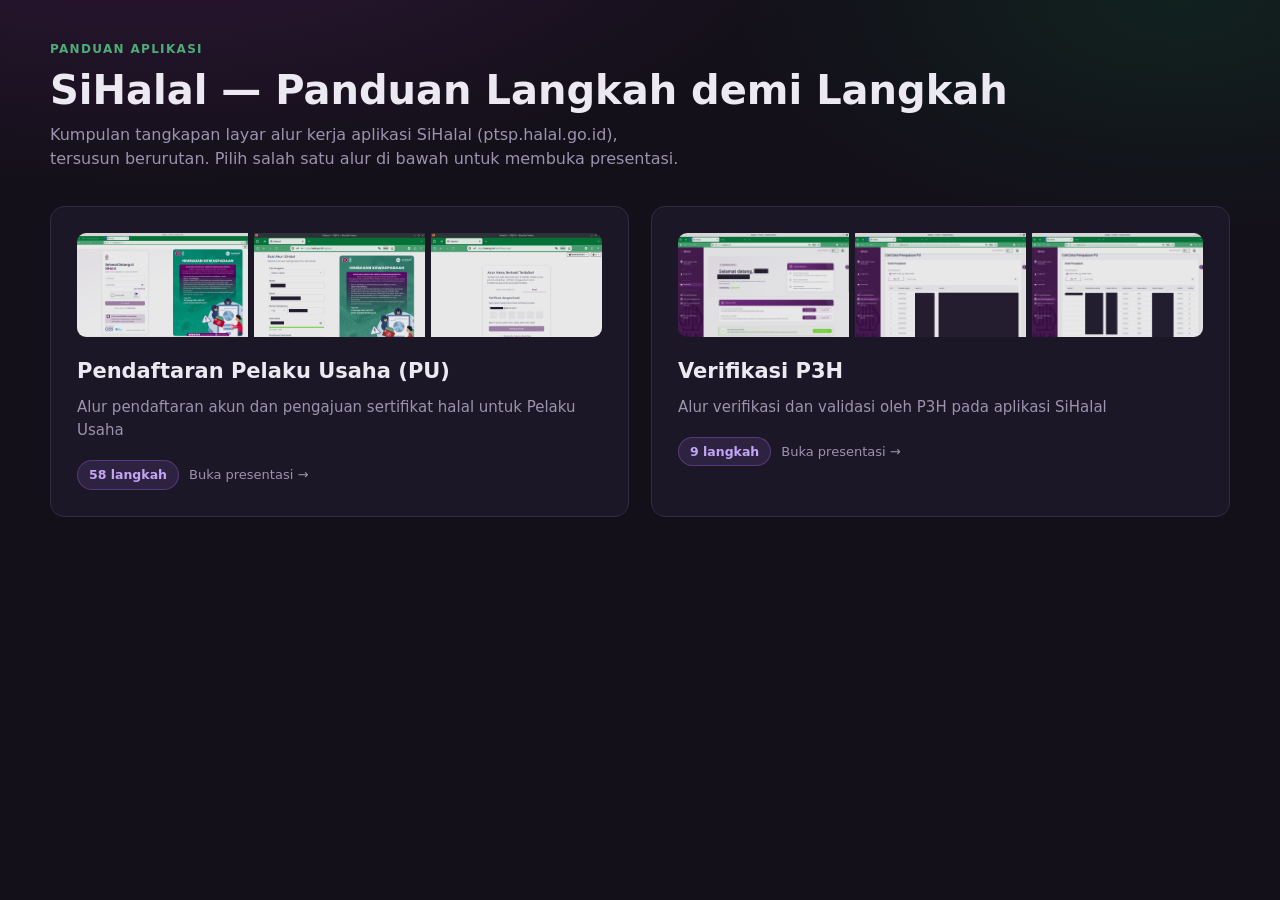
==== index.html @ 5a5ad9f0 "Add SiHalal step-by-step gallery Static gallery of screenshots for the SiHalal app, with a presentat" ====
<!doctype html>
<html lang="id">
<head>
<meta charset="utf-8">
<meta name="viewport" content="width=device-width, initial-scale=1">
<title>SiHalal — Panduan Aplikasi</title>
<meta name="description" content="Panduan langkah demi langkah penggunaan aplikasi SiHalal: pendaftaran Pelaku Usaha dan verifikasi P3H.">
<link rel="icon" href="data:image/svg+xml,%3Csvg xmlns='http://www.w3.org/2000/svg' viewBox='0 0 32 32'%3E%3Crect width='32' height='32' rx='7' fill='%23471b50'/%3E%3Cpath d='M9 16.5l5 5 9-10' stroke='%234dac77' stroke-width='3.2' fill='none' stroke-linecap='round' stroke-linejoin='round'/%3E%3C/svg%3E">
<link rel="stylesheet" href="assets/style.css">
</head>
<body>
<div class="wrap">

  <header>
    <p class="eyebrow">Panduan Aplikasi</p>
    <h1>SiHalal — Panduan Langkah demi Langkah</h1>
    <p class="lede">
      Kumpulan tangkapan layar alur kerja aplikasi SiHalal
      (<span style="white-space:nowrap">ptsp.halal.go.id</span>), tersusun berurutan.
      Pilih salah satu alur di bawah untuk membuka presentasi.
    </p>
  </header>

  <main class="cards" data-cards></main>

  <noscript>
    <p class="lede" style="margin-top:28px">
      Galeri ini memerlukan JavaScript. Tautan langsung:
      <a href="sihalal-pu.html">Pendaftaran Pelaku Usaha</a> ·
      <a href="sihalal-p3h.html">Verifikasi P3H</a>
    </p>
  </noscript>

</div>

<script src="assets/manifest.js"></script>
<script src="assets/app.js"></script>
</body>
</html>
---- assets/style.css ----
/* SiHalal gallery — styles
   Brand: purple #471b50, green #047c3a (sampled from the app UI). */

:root {
  --bg:          #131019;
  --surface:     #1c1726;
  --surface-2:   #251e32;
  --border:      #332a44;
  --text:        #ece9f3;
  --muted:       #9c93ae;

  --accent:      #9d6bea;   /* lightened brand purple, readable on dark */
  --accent-soft: #c4a5f5;
  --brand:       #471b50;
  --green:       #4dac77;
  --green-deep:  #047c3a;

  --radius:      14px;
  --radius-sm:   9px;
  --shadow:      0 18px 50px rgba(0, 0, 0, .5);
  --ring:        0 0 0 2px var(--bg), 0 0 0 4px var(--accent);

  --font: system-ui, -apple-system, "Segoe UI", Roboto, "Helvetica Neue",
          Arial, sans-serif;
}

* { box-sizing: border-box; }

html { -webkit-text-size-adjust: 100%; }

body {
  margin: 0;
  background: var(--bg);
  color: var(--text);
  font-family: var(--font);
  line-height: 1.55;
  padding: 40px 20px 72px;
  background-image:
    radial-gradient(1100px 480px at 12% -12%, rgba(71, 27, 80, .55), transparent 62%),
    radial-gradient(760px 400px at 92% 0%, rgba(4, 124, 58, .16), transparent 58%);
  background-attachment: fixed;
}

a { color: var(--accent-soft); }

/* ---------- Shared page chrome ---------- */

.wrap { max-width: 1180px; margin: 0 auto; }

.topbar {
  display: flex;
  align-items: center;
  gap: 14px;
  margin-bottom: 26px;
  flex-wrap: wrap;
}

.back {
  display: inline-flex;
  align-items: center;
  gap: 7px;
  padding: 8px 14px;
  border: 1px solid var(--border);
  border-radius: 999px;
  background: var(--surface);
  color: var(--text);
  font-size: 14px;
  font-weight: 500;
  text-decoration: none;
  transition: border-color .16s, background .16s;
}
.back:hover { border-color: var(--accent); background: var(--surface-2); }

.eyebrow {
  font-size: 12px;
  font-weight: 700;
  letter-spacing: .11em;
  text-transform: uppercase;
  color: var(--green);
  margin: 0 0 8px;
}

h1 { font-size: clamp(26px, 4.2vw, 40px); line-height: 1.15; margin: 0 0 10px; }
.lede { color: var(--muted); font-size: 16px; max-width: 62ch; margin: 0; }

/* ---------- Landing page cards ---------- */

.cards {
  display: grid;
  grid-template-columns: repeat(auto-fit, minmax(300px, 1fr));
  gap: 22px;
  margin-top: 34px;
}

.card {
  display: block;
  border: 1px solid var(--border);
  border-radius: var(--radius);
  background: var(--surface);
  padding: 26px;
  text-decoration: none;
  color: inherit;
  transition: transform .18s, border-color .18s, box-shadow .18s;
}
.card:hover, .card:focus-visible {
  transform: translateY(-3px);
  border-color: var(--accent);
  box-shadow: var(--shadow);
  outline: none;
}

.card h2 { margin: 0 0 8px; font-size: 21px; }
.card p  { margin: 0 0 18px; color: var(--muted); font-size: 15px; }

.card-meta {
  display: flex;
  align-items: center;
  gap: 10px;
  font-size: 13px;
  color: var(--muted);
}
.pill {
  display: inline-block;
  padding: 4px 11px;
  border-radius: 999px;
  background: rgba(157, 107, 234, .14);
  border: 1px solid rgba(157, 107, 234, .34);
  color: var(--accent-soft);
  font-weight: 600;
  font-size: 12.5px;
}

.card-thumbs {
  display: flex;
  gap: 6px;
  margin-bottom: 18px;
  overflow: hidden;
  border-radius: var(--radius-sm);
}
.card-thumbs img {
  height: 104px;
  flex: 1 1 0;
  min-width: 0;
  object-fit: cover;
  object-position: top left;
  background: var(--surface-2);
  opacity: .9;
}

/* ---------- Gallery grid ---------- */

.toolbar {
  display: flex;
  align-items: center;
  gap: 12px;
  flex-wrap: wrap;
  margin: 30px 0 18px;
}

.btn {
  display: inline-flex;
  align-items: center;
  gap: 8px;
  padding: 10px 17px;
  border-radius: 999px;
  border: 1px solid var(--border);
  background: var(--surface);
  color: var(--text);
  font: inherit;
  font-size: 14px;
  font-weight: 600;
  cursor: pointer;
  transition: border-color .16s, background .16s;
}
.btn:hover { border-color: var(--accent); background: var(--surface-2); }
.btn-primary {
  background: linear-gradient(180deg, var(--accent), #7d4bd0);
  border-color: transparent;
  color: #fff;
}
.btn-primary:hover { filter: brightness(1.08); }

.count { color: var(--muted); font-size: 14px; }

.grid {
  display: grid;
  grid-template-columns: repeat(auto-fill, minmax(230px, 1fr));
  gap: 16px;
}

.tile {
  position: relative;
  display: block;
  padding: 0;
  border: 1px solid var(--border);
  border-radius: var(--radius-sm);
  background: var(--surface);
  overflow: hidden;
  cursor: pointer;
  text-align: left;
  font: inherit;
  color: inherit;
  transition: transform .16s, border-color .16s;
}
.tile:hover, .tile:focus-visible {
  transform: translateY(-2px);
  border-color: var(--accent);
  outline: none;
}
.tile img {
  display: block;
  width: 100%;
  aspect-ratio: 16 / 10;
  object-fit: cover;
  object-position: top left;
  background: var(--surface-2);
}
.tile-label {
  display: block;
  padding: 9px 12px 11px;
  font-size: 13px;
  color: var(--muted);
  white-space: nowrap;
  overflow: hidden;
  text-overflow: ellipsis;
}
.tile-num {
  position: absolute;
  top: 8px;
  left: 8px;
  padding: 3px 9px;
  border-radius: 999px;
  background: rgba(11, 8, 16, .78);
  backdrop-filter: blur(6px);
  font-size: 12px;
  font-weight: 700;
  color: #fff;
}

/* ---------- Presentation overlay ---------- */

.viewer {
  position: fixed;
  inset: 0;
  z-index: 100;
  display: none;
  flex-direction: column;
  background: #0a0810;
}
.viewer[data-open="true"] { display: flex; }

.stage {
  position: relative;
  flex: 1 1 auto;
  display: flex;
  align-items: center;
  justify-content: center;
  min-height: 0;
  padding: 18px 76px 6px;
}

.stage img {
  max-width: 100%;
  max-height: 100%;
  object-fit: contain;
  border-radius: 8px;
  box-shadow: var(--shadow);
  background: var(--surface);
}

.nav {
  position: absolute;
  top: 50%;
  transform: translateY(-50%);
  width: 50px;
  height: 50px;
  display: grid;
  place-items: center;
  border-radius: 50%;
  border: 1px solid var(--border);
  background: rgba(28, 23, 38, .82);
  backdrop-filter: blur(9px);
  color: var(--text);
  font-size: 21px;
  cursor: pointer;
  transition: background .16s, border-color .16s, opacity .16s;
}
.nav:hover { background: var(--surface-2); border-color: var(--accent); }
.nav[disabled] { opacity: .28; cursor: default; }
.nav-prev { left: 14px; }
.nav-next { right: 14px; }

/* Caption + counter sit over the stage */
.hud {
  position: absolute;
  left: 20px;
  right: 20px;
  display: flex;
  align-items: center;
  gap: 12px;
  pointer-events: none;
}
.hud-top { top: 16px; }
.hud-title {
  flex: 1 1 auto;
  min-width: 0;
  font-size: 14px;
  color: var(--muted);
  white-space: nowrap;
  overflow: hidden;
  text-overflow: ellipsis;
  text-shadow: 0 1px 6px rgba(0, 0, 0, .8);
}
.counter {
  font-variant-numeric: tabular-nums;
  font-size: 13px;
  font-weight: 600;
  padding: 5px 12px;
  border-radius: 999px;
  background: rgba(11, 8, 16, .78);
  backdrop-filter: blur(6px);
  border: 1px solid var(--border);
}

/* Progress bar: fills over the interval, then advances */
.progress {
  height: 3px;
  background: rgba(255, 255, 255, .1);
  flex: 0 0 auto;
}
.progress-bar {
  height: 100%;
  width: 0;
  background: linear-gradient(90deg, var(--green), var(--accent));
}

/* ---------- Filmstrip ---------- */

.filmstrip {
  flex: 0 0 auto;
  display: flex;
  gap: 7px;
  padding: 11px 16px;
  overflow-x: auto;
  background: #0e0b14;
  border-top: 1px solid var(--border);
  scrollbar-width: thin;
}
.filmstrip button {
  flex: 0 0 auto;
  padding: 0;
  border: 2px solid transparent;
  border-radius: 6px;
  background: none;
  cursor: pointer;
  opacity: .5;
  transition: opacity .16s, border-color .16s;
  line-height: 0;
}
.filmstrip button:hover { opacity: .85; }
.filmstrip button[aria-current="true"] {
  opacity: 1;
  border-color: var(--accent);
}
.filmstrip img {
  width: 84px;
  height: 56px;
  object-fit: cover;
  object-position: top left;
  border-radius: 4px;
  display: block;
}

/* ---------- Controls ---------- */

.controls {
  flex: 0 0 auto;
  display: flex;
  align-items: center;
  justify-content: center;
  gap: 10px;
  flex-wrap: wrap;
  padding: 13px 18px 17px;
  background: #0e0b14;
}
.controls .btn { padding: 9px 15px; font-size: 13.5px; }

.play {
  min-width: 118px;
  justify-content: center;
  background: linear-gradient(180deg, var(--accent), #7d4bd0);
  border-color: transparent;
  color: #fff;
}
.play:hover { filter: brightness(1.08); }
.play[data-state="playing"] {
  background: linear-gradient(180deg, var(--green), var(--green-deep));
}

.speed {
  padding: 9px 13px;
  border-radius: 999px;
  border: 1px solid var(--border);
  background: var(--surface);
  color: var(--text);
  font: inherit;
  font-size: 13.5px;
  cursor: pointer;
}

.hint {
  color: var(--muted);
  font-size: 12.5px;
  text-align: center;
  width: 100%;
  margin-top: 2px;
}
.hint kbd {
  font: inherit;
  font-size: 11.5px;
  padding: 2px 6px;
  border: 1px solid var(--border);
  border-bottom-width: 2px;
  border-radius: 5px;
  background: var(--surface-2);
  color: var(--text);
}

/* ---------- Responsive ---------- */

@media (max-width: 720px) {
  body { padding: 24px 14px 56px; }
  .grid { grid-template-columns: repeat(auto-fill, minmax(150px, 1fr)); gap: 11px; }
  .stage { padding: 12px 12px 4px; }
  .nav { width: 42px; height: 42px; font-size: 18px; }
  .nav-prev { left: 6px; }
  .nav-next { right: 6px; }
  .filmstrip img { width: 62px; height: 42px; }
  .hud-title { font-size: 12.5px; }
  .controls { padding: 10px 12px 14px; gap: 8px; }
  .controls .btn { padding: 8px 12px; font-size: 12.5px; }
  .hint { display: none; }
}

@media (max-width: 420px) {
  .nav { display: none; }
  .hint { display: none; }
}

/* Fullscreen: let the stage use the whole screen */
.viewer:fullscreen .stage { padding: 20px 80px 8px; }

@media (prefers-reduced-motion: reduce) {
  * { transition: none !important; animation: none !important; }
}

.visually-hidden {
  position: absolute;
  width: 1px; height: 1px;
  padding: 0; margin: -1px;
  overflow: hidden;
  clip: rect(0 0 0 0);
  white-space: nowrap;
  border: 0;
}
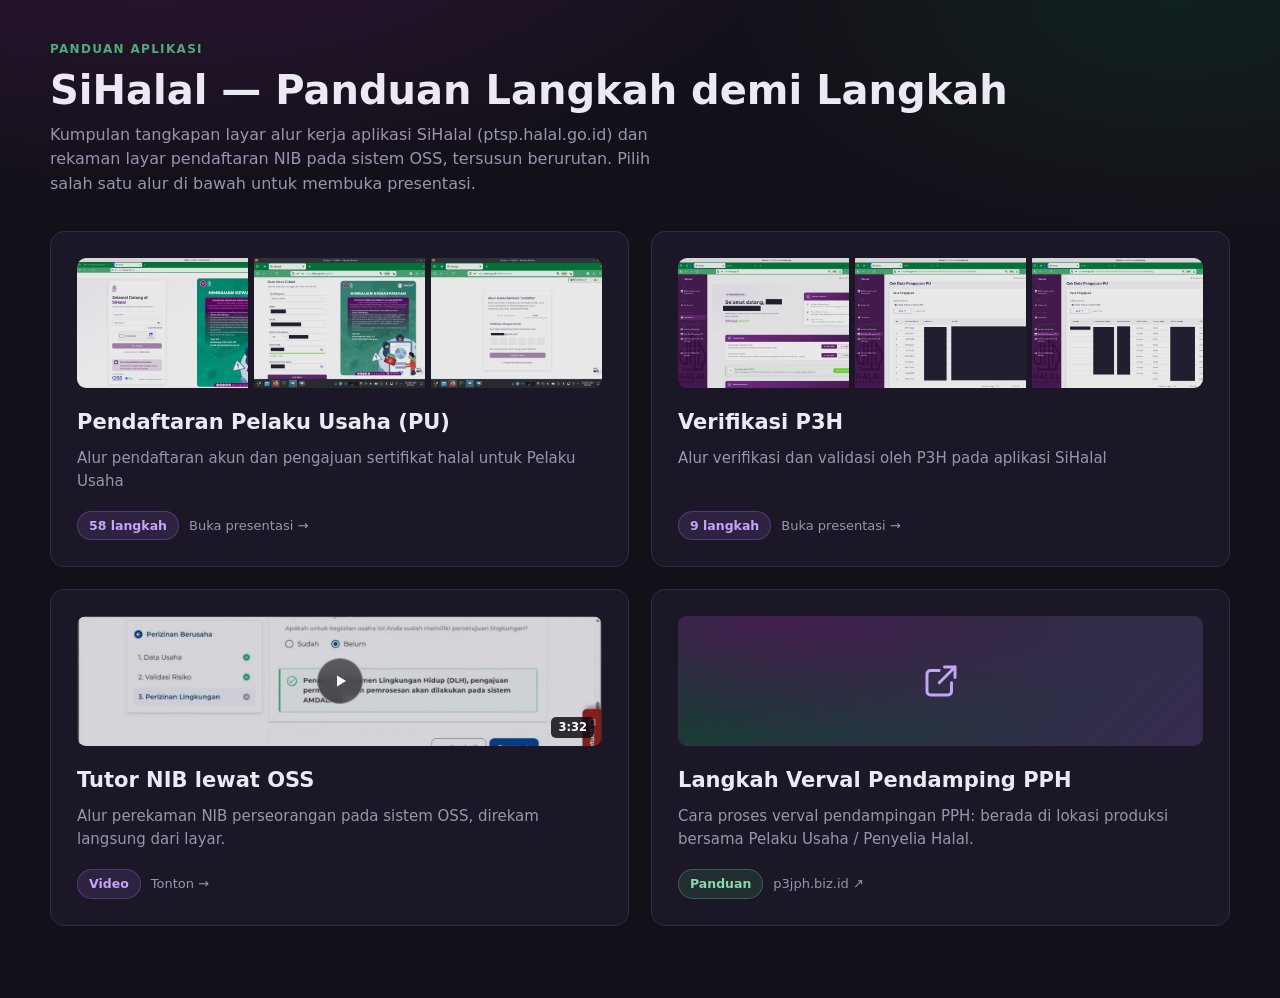
==== commit b677821b: "Add 4th card: host the NIB screen recording, muted, with source link The landing grid was 3 cards sh" ====
--- a/index.html
+++ b/index.html
@@ -16,7 +16,8 @@
     <h1>SiHalal — Panduan Langkah demi Langkah</h1>
     <p class="lede">
       Kumpulan tangkapan layar alur kerja aplikasi SiHalal
-      (<span style="white-space:nowrap">ptsp.halal.go.id</span>), tersusun berurutan.
+      (<span style="white-space:nowrap">ptsp.halal.go.id</span>) dan rekaman layar
+      pendaftaran NIB pada sistem OSS, tersusun berurutan.
       Pilih salah satu alur di bawah untuk membuka presentasi.
     </p>
   </header>
@@ -27,7 +28,8 @@
     <p class="lede" style="margin-top:28px">
       Galeri ini memerlukan JavaScript. Tautan langsung:
       <a href="sihalal-pu.html">Pendaftaran Pelaku Usaha</a> ·
-      <a href="sihalal-p3h.html">Verifikasi P3H</a>
+      <a href="sihalal-p3h.html">Verifikasi P3H</a> ·
+      <a href="nib-tutor.html">Tutor NIB lewat OSS</a>
     </p>
   </noscript>
 
--- a/assets/style.css
+++ b/assets/style.css
@@ -19,6 +19,10 @@
   --radius-sm:   9px;
   --shadow:      0 18px 50px rgba(0, 0, 0, .5);
   --ring:        0 0 0 2px var(--bg), 0 0 0 4px var(--accent);
+
+  /* Height of the panel at the top of every card. Thumbnail strips and the
+     glyph panel both use it, so the cards stay aligned if it is ever changed. */
+  --card-panel-h: 130px;
 
   --font: system-ui, -apple-system, "Segoe UI", Roboto, "Helvetica Neue",
           Arial, sans-serif;
@@ -85,15 +89,22 @@
 
 /* ---------- Landing page cards ---------- */
 
+/* Fixed 2x2 on desktop rather than auto-fit: the card count is known and the
+   four guides are meant to read as a set. Collapses to one column on narrow
+   screens (see media query below). */
 .cards {
   display: grid;
-  grid-template-columns: repeat(auto-fit, minmax(300px, 1fr));
+  grid-template-columns: repeat(2, minmax(0, 1fr));
   gap: 22px;
   margin-top: 34px;
 }
 
 .card {
-  display: block;
+  /* Flex column so .card-meta can be pushed to the bottom: titles and
+     descriptions differ in length, and grid stretch alone leaves the badge
+     rows ragged across a row. */
+  display: flex;
+  flex-direction: column;
   border: 1px solid var(--border);
   border-radius: var(--radius);
   background: var(--surface);
@@ -115,7 +126,9 @@
 .card-meta {
   display: flex;
   align-items: center;
+  flex-wrap: wrap;
   gap: 10px;
+  margin-top: auto;
   font-size: 13px;
   color: var(--muted);
 }
@@ -138,13 +151,86 @@
   border-radius: var(--radius-sm);
 }
 .card-thumbs img {
-  height: 104px;
+  height: var(--card-panel-h);
   flex: 1 1 0;
   min-width: 0;
   object-fit: cover;
   object-position: top left;
   background: var(--surface-2);
   opacity: .9;
+}
+
+/* Cards that link off-site: a glyph panel stands in for the thumbnail strip,
+   sized to match it so all the cards in the row stay aligned. */
+.card-icon {
+  height: var(--card-panel-h);
+  margin-bottom: 18px;
+  border-radius: var(--radius-sm);
+  border: 1px solid var(--border);
+  background:
+    radial-gradient(120% 140% at 20% 0%, rgba(71, 27, 80, .95), transparent 68%),
+    linear-gradient(135deg, rgba(4, 124, 58, .40), rgba(157, 107, 234, .22));
+  display: grid;
+  place-items: center;
+  color: var(--accent-soft);
+}
+.card-icon svg { width: 42px; height: 42px; }
+
+/* Video cards: the poster occupies the same panel as the thumbnail strips and
+   the glyph panel, so the row stays aligned. Only the poster frame is fetched
+   on the landing page -- the video itself waits until the viewer opens it. */
+.card-poster {
+  position: relative;
+  height: var(--card-panel-h);
+  margin-bottom: 18px;
+  border-radius: var(--radius-sm);
+  overflow: hidden;
+  background: var(--surface-2);
+}
+.card-poster img {
+  width: 100%;
+  height: 100%;
+  object-fit: cover;
+  object-position: top left;
+  opacity: .82;
+  transition: opacity .18s;
+}
+.card:hover .card-poster img { opacity: 1; }
+
+.card-play {
+  position: absolute;
+  inset: 0;
+  display: grid;
+  place-items: center;
+  color: #fff;
+}
+.card-play svg {
+  width: 46px;
+  height: 46px;
+  padding: 10px;
+  border-radius: 50%;
+  background: rgba(11, 8, 16, .6);
+  border: 1px solid rgba(255, 255, 255, .3);
+  backdrop-filter: blur(4px);
+}
+
+.card-dur {
+  position: absolute;
+  right: 8px;
+  bottom: 8px;
+  padding: 2px 7px;
+  border-radius: 5px;
+  background: rgba(11, 8, 16, .82);
+  font-size: 11.5px;
+  font-weight: 600;
+  font-variant-numeric: tabular-nums;
+  color: #fff;
+}
+
+.pill-alt {
+  background: rgba(77, 172, 119, .15);
+  border-color: rgba(77, 172, 119, .42);
+  color: #86d9a9;
 }
 
 /* ---------- Gallery grid ---------- */
@@ -237,6 +323,28 @@
   color: #fff;
 }
 
+/* ---------- Video page ---------- */
+
+.player-wrap {
+  margin: 28px 0 16px;
+  border: 1px solid var(--border);
+  border-radius: var(--radius);
+  overflow: hidden;
+  background: #000;
+  box-shadow: var(--shadow);
+}
+.player-wrap video {
+  display: block;
+  width: 100%;
+  height: auto;
+}
+
+.source {
+  margin: 0;
+  color: var(--muted);
+  font-size: 14px;
+}
+
 /* ---------- Presentation overlay ---------- */
 
 .viewer {
@@ -430,6 +538,7 @@
 
 @media (max-width: 720px) {
   body { padding: 24px 14px 56px; }
+  .cards { grid-template-columns: 1fr; gap: 14px; }
   .grid { grid-template-columns: repeat(auto-fill, minmax(150px, 1fr)); gap: 11px; }
   .stage { padding: 12px 12px 4px; }
   .nav { width: 42px; height: 42px; font-size: 18px; }
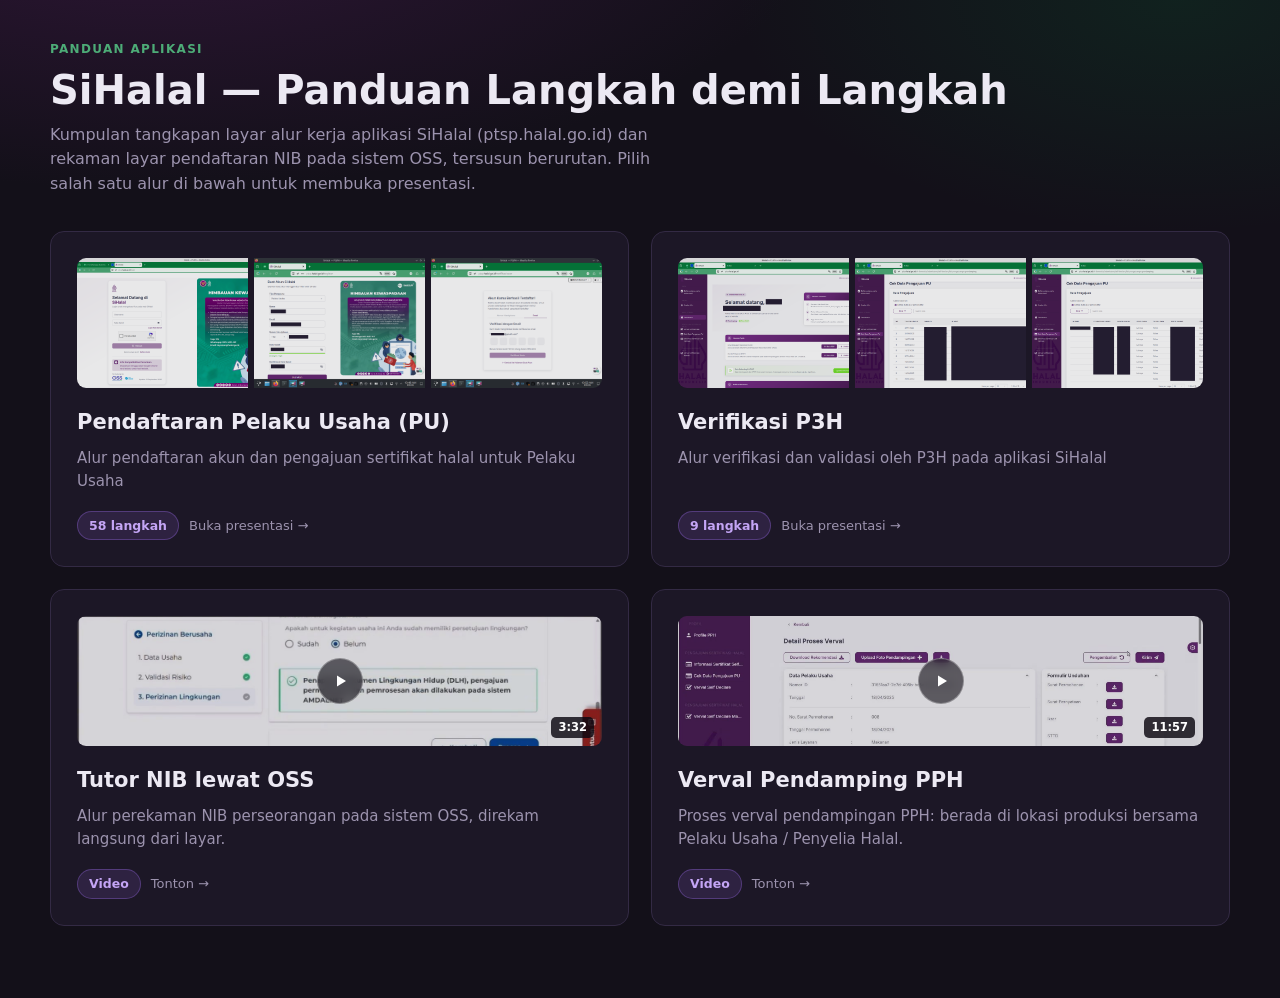
==== commit c2a9342d: "Add verval-p3h.html: written guide + trimmed screen recording Two items on the page, in the order gi" ====
--- a/index.html
+++ b/index.html
@@ -29,7 +29,8 @@
       Galeri ini memerlukan JavaScript. Tautan langsung:
       <a href="sihalal-pu.html">Pendaftaran Pelaku Usaha</a> ·
       <a href="sihalal-p3h.html">Verifikasi P3H</a> ·
-      <a href="nib-tutor.html">Tutor NIB lewat OSS</a>
+      <a href="nib-tutor.html">Tutor NIB lewat OSS</a> ·
+      <a href="verval-p3h.html">Verval Pendamping PPH</a>
     </p>
   </noscript>
 
--- a/assets/style.css
+++ b/assets/style.css
@@ -325,6 +325,11 @@
 
 /* ---------- Video page ---------- */
 
+/* The written companion above the player. Reuses .card, so it needs the
+   spacing a grid parent would otherwise have given it. */
+.article-slot { margin-top: 30px; }
+.article-slot:empty { display: none; }
+
 .player-wrap {
   margin: 28px 0 16px;
   border: 1px solid var(--border);
@@ -337,6 +342,12 @@
   display: block;
   width: 100%;
   height: auto;
+  /* Posters are crops of the frame -- they drop the browser chrome and, on
+     verval-p3h, the webcam inset -- so they are a different shape from the
+     video itself. Stretched to fill, the p3h poster gains ~15% height and
+     faces visibly widen until playback replaces it. contain letterboxes it
+     instead; the real frames match the box exactly, so the bars vanish then. */
+  object-fit: contain;
 }
 
 .source {
